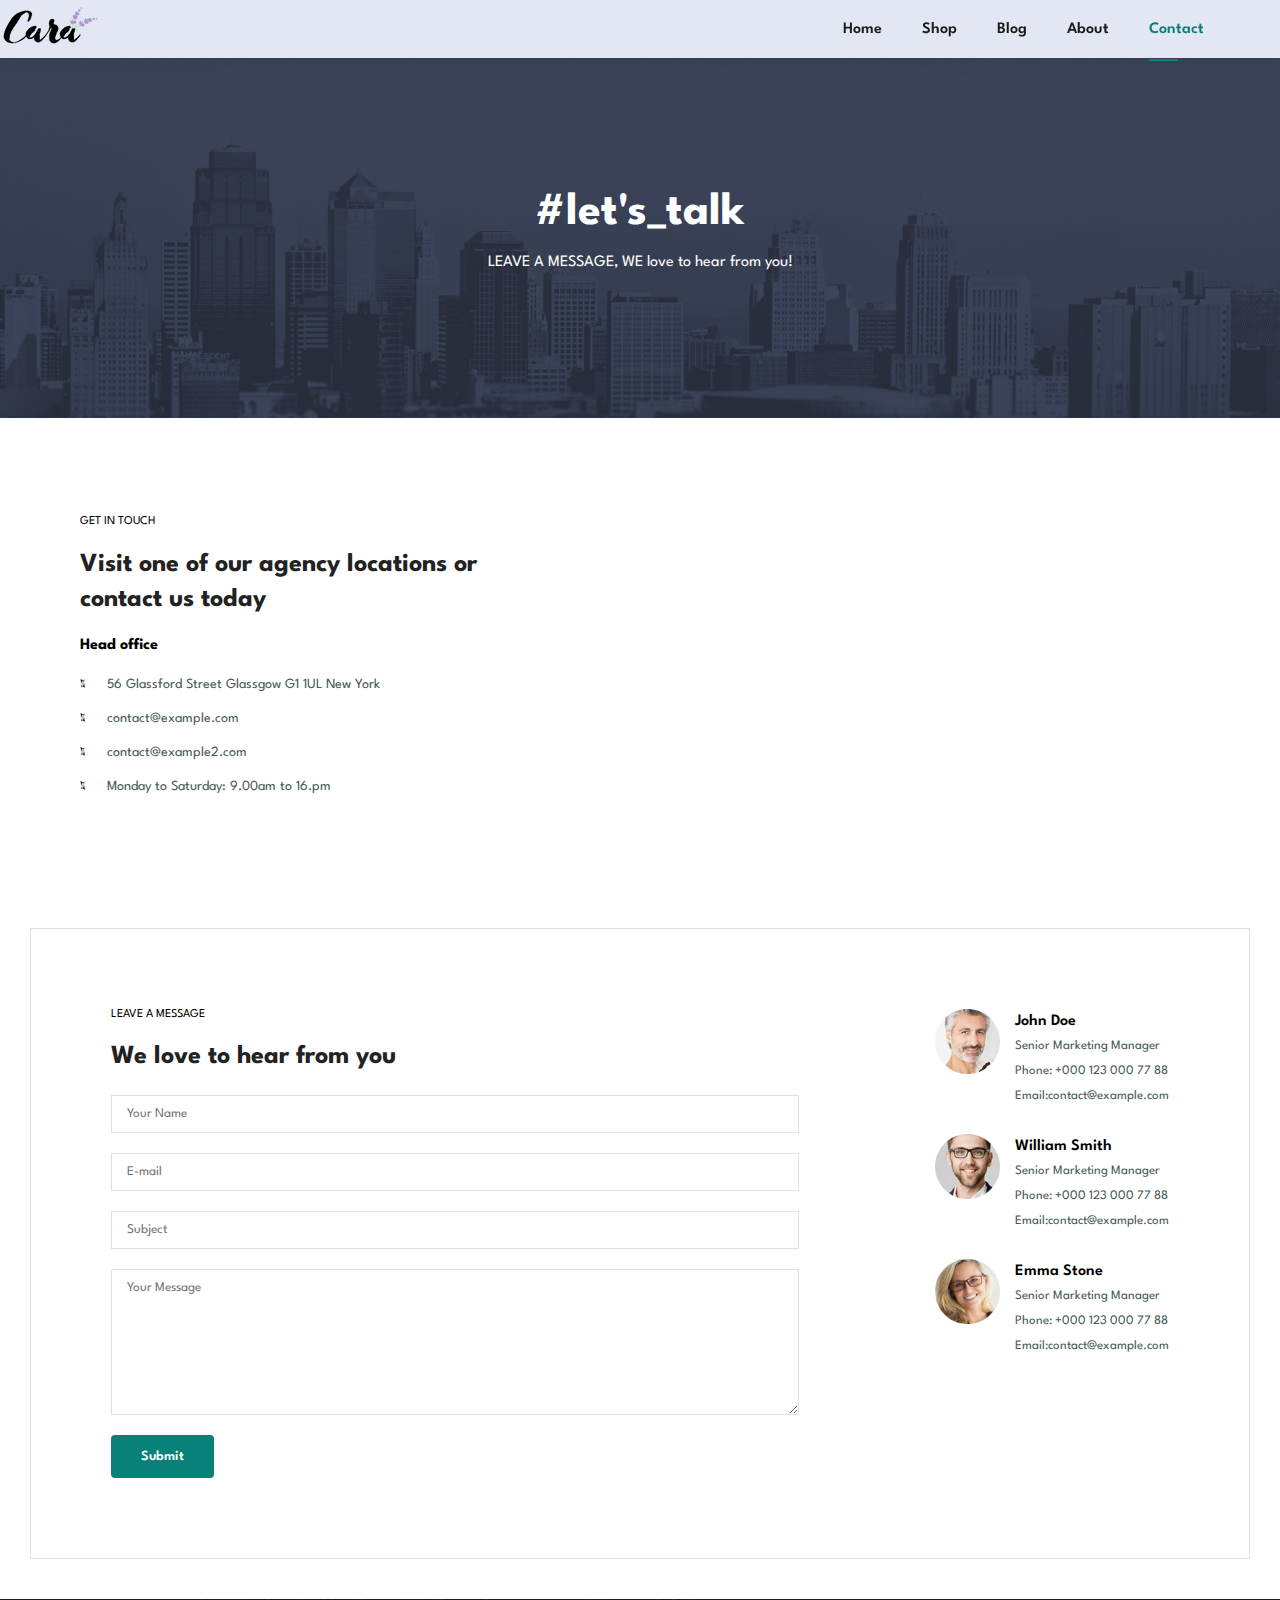
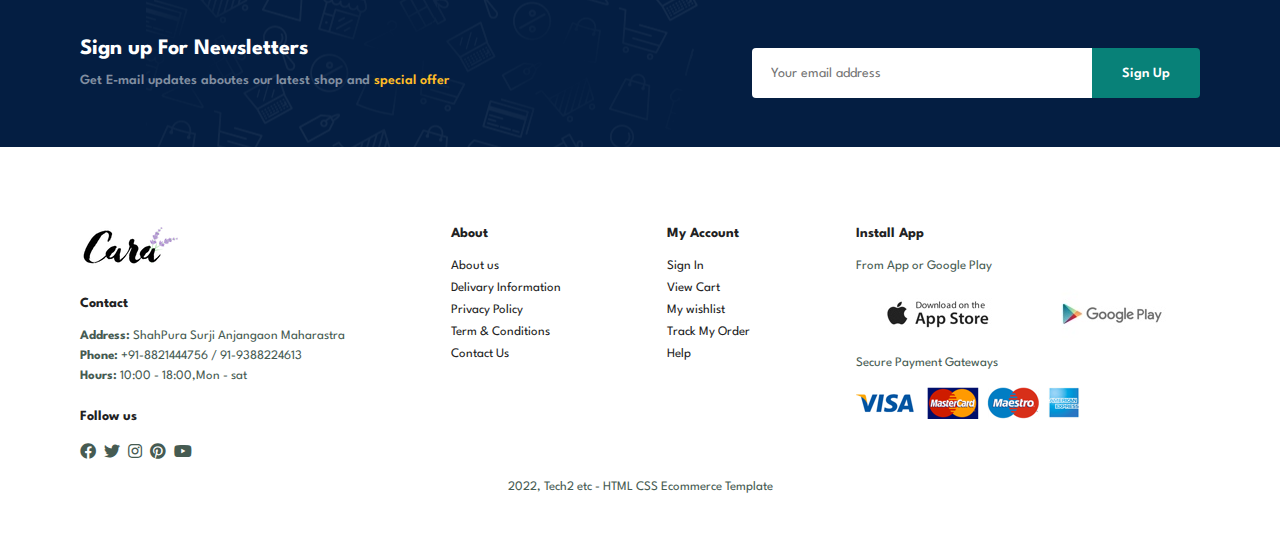
==== contact.html @ f4cc3b66 "done" ====
<!DOCTYPE html>
<html lang="en">

<head>
    <meta charset="UTF-8">
    <meta name="viewport" content="width=device-width, initial-scale=1.0">
    <meta http-equiv="X-UA-Compatible" content="ie=edge">
    <title>Shop</title>
    <link rel="stylesheet" href="style.css">
    <link rel="stylesheet" href="https://pro.fontawesome.com/releases/v5.10.0/css/all.css">
</head>

<body>
    <section id="header">
        <a href="#"><img src="img/logo.png" class="logo" alt="logo"></a>
        <div>
            <ul id="navbar">
                <li><a  href="index.html">Home</a></li>
                <li><a href="shop.html">Shop</a></li>
                <li><a href="blog.html">Blog</a></li>
                <li><a href="about.html">About</a></li>
                <li><a class="active" href="contact.html">Contact</a></li>
                <li id="lg-bag"><a href="cart.html"><i class="far fa-shopping-bag"></i></a></li>
                <a href="#" id="close"> <i class="far fa-times"></i></a>
            </ul>

        </div>
        <div id="mobile">

<a href="cart.html"><i class="far fa-shopping-bag"></i></a>
<i id="bar" class="fas fa-outdent"></i>
        </div>
    </section>
    <section id="page-header" class="about-header">
        
        <h2>#let's_talk</h2>
        
        <p>LEAVE A MESSAGE, WE love to hear from you!</p>
       
    </section>
    <section id="contact-details" class="section-p1">
        <div class="details">
            <span>GET IN TOUCH</span>
            <h2>Visit one of our agency locations or contact us today</h2>
            <h3>Head office</h3>
            <div>
                <li>
                    <i class="fal fa-map"></i>
                    <p>56 Glassford Street Glassgow G1 1UL New York</p>
                </li>
                <li>
                    <i class="fal fa-envelope"></i>
                    <p>contact@example.com</p>
                </li>
                <li>
                    <i class="fal fa-phone-alt"></i>
                    <p>contact@example2.com</p>
                </li>
                <li>
                    <i class="fal fa-clock"></i>
                    <p>Monday to Saturday: 9.00am to 16.pm</p>
                </li>
            </div>
        </div>
      <div class="map">
        <iframe src="https://www.google.com/maps/embed?pb=!1m18!1m12!1m3!1d14010.76251790442!2d77.2329049!3d28.60905645!2m3!1f0!2f0!3f0!3m2!1i1024!2i768!4f13.1!3m3!1m2!1s0x390ce2db961be393%3A0xf6c7ef5ee6dd10ae!2sIndia%20Gate%2C%20New%20Delhi%2C%20Delhi!5e0!3m2!1sen!2sin!4v1690842850647!5m2!1sen!2sin" width="600" height="450" style="border:0;" allowfullscreen="" loading="lazy" referrerpolicy="no-referrer-when-downgrade"></iframe>
      </div>
    </section>
    <section id="form-details">
     <form action="">
        <span>LEAVE A MESSAGE</span>
        <h2>We love to hear from you</h2>
        <input type="text" placeholder="Your Name">
        <input type="text" placeholder="E-mail">
        <input type="text" placeholder="Subject">
        <textarea name="" id="" cols="30" rows="10" placeholder="Your Message"></textarea>
        <button class="normal">Submit</button>




     </form>
     <div class="people">
     <div>
        <img src="img/people/1.png" alt="">
        <p><span>John Doe</span> Senior Marketing Manager <br>  Phone: +000 123
        000 77 88 <br> Email:contact@example.com</p>
     </div>
     <div>
        <img src="img/people/2.png" alt="">
        <p><span>William Smith</span> Senior Marketing Manager <br>  Phone: +000 123
        000 77 88 <br> Email:contact@example.com</p>
     </div>
     <div>
        <img src="img/people/3.png" alt="">
        <p><span>Emma Stone</span> Senior Marketing Manager <br>  Phone: +000 123
        000 77 88 <br> Email:contact@example.com</p>
     </div>
    </div>
    </section>
    <section id="newsletter" class="section-p1 section-m1">
        <div class="newstext">
            <h4>Sign up For Newsletters</h4>
            <p>Get E-mail updates aboutes our latest shop and <span>special offer</span></p>
        </div>
        <div class="form">
            <input type="text" placeholder="Your email address">
            <button class="normal">Sign Up</button>
        </div>
    </section>
    <footer class="section-p1">
        <div class="col">
           <img  class="logo" src="img/logo.png" alt="">
           <h4>Contact</h4>
           <p><strong>Address: </strong> ShahPura Surji Anjangaon Maharastra </p>
           <p><strong>Phone: </strong> +91-8821444756 / 91-9388224613 </p>
            <p><strong>Hours: </strong> 10:00 - 18:00,Mon - sat</p>
            <div class="follow">
               <h4>Follow us</h4>
               <div class="icon">
                   <i class="fab fa-facebook"></i>
                   <i class="fab fa-twitter"></i>
                   <i class="fab fa-instagram"></i>
                   <i class="fab fa-pinterest"></i>
                   <i class="fab fa-youtube"></i>
   
   
               </div>
            </div>
       </div>
       <div class="col">
           <h4>About </h4>
           <a href="#">About us</a>
           <a href="#">Delivary Information</a>
           <a href="#">Privacy Policy</a>
           <a href="#">Term & Conditions</a>
           <a href="#">Contact Us</a>
   
   
       </div>
       <div class="col">
           <h4>My Account </h4>
           <a href="#">Sign In</a>
           <a href="#">View Cart</a>
           <a href="#">My wishlist</a>
           <a href="#">Track My Order</a>
           <a href="#">Help</a>
   
   
       </div>
       <div class="col install">
           <h4>Install App</h4>
           <p>From App or Google Play</p>
           <div>
           <img src="img/pay/app.jpg" alt="">
           <img src="img/pay/play.jpg" alt="">
           </div>
           <p>Secure Payment Gateways</p>
           <img src="img/pay/pay.png" alt="">
       </div>
       <div class="copyright">
           <p>2022, Tech2 etc - HTML CSS Ecommerce Template</p>
       </div>
       </footer>
    <script src="script.js"></script>
</body>

</html>
---- style.css ----
@import url("https://fonts.googleapis.com/css2?family=Spartan:wght@100;200;300;400;500;600;700;800;900&display=swap");
* {
  margin: 0;
  padding: 0;
  box-sizing: border-box;
  font-family: "Spartan", sans-serif;
}

html {
  scroll-behavior: smooth;
}

/* Global Styles */

h1 {
  font-size: 50px;
  line-height: 64px;
  color: #222;
}

h2 {
  font-size: 46px;
  line-height: 54px;
  color: #222;
}

h4 {
  font-size: 20px;
  color: #222;
}

h6 {
  font-weight: 700;
  font-size: 12px;
}

p {
  font-size: 16px;
  color: #465b52;
  margin: 15px 0 20px 0;
}

.section-p1 {
  padding: 40px 80px;
}

.section-m1 {
  margin: 40px 0;
}
button.normal{
font-size: 14px;
font-weight: 600;
padding: 15px 30px;
color: #000;
background-color: #fff;
border-radius: 4px;
cursor: pointer;
border: none;
outline: none;
transition: 0.2s;
}
button.white{
    font-size: 13px;
    font-weight: 600;
    padding: 11px 18px;
    color: #fff;
    background-color: transparent;
    cursor: pointer;
    border: 1px solid white;
    outline: none;
    transition: 0.2s;
    }

body {
  width: 100%;
}
#header{
    display: flex;
    align-items: center;
    justify-content: space-between;
    padding: 20px,80px;
    background-color: #E3E6F3;
    box-shadow: 0 5px 15px rgba(0,0 ,0, 0.06);
    z-index: 999;
    position: sticky;
    top: 0;
    left: 0;


}
#navbar{
 display: flex;
 align-items: center;
 justify-content: center;   
}
#navbar li{
    list-style: none;
    padding: 20px;
    position: relative;
}
#navbar li a{
    text-decoration: none;
    font-size: 16px;
    font-weight: 600;
    color: #1a1a1a;
    transition: 0.3s ease;


}
#navbar li a:hover,
#navbar li a.active{
   color: #088178;
}
#navbar li a.active::after,
#navbar li a:hover::after{
    content: "";
    width: 30%;
    height: 2px;
    background: #088178;
    position: absolute;
    bottom: -4px;
    left: 20px;
}
#mobile{
    display: none;
    align-items: center;

}
#close{
    display: none;
}
#hero{
    background-image: url("img/hero4.png");
    height: 90vh;
    width: 100%;
    background-size:cover ;
    background-position: top 25% right 0 ;
    padding: 0 80;
    display: flex;
    flex-direction: column;
    align-items: flex-start;
    justify-content: center;

}
#hero h4{
    padding-bottom: 15px;
}
#hero h1{
    color:#088178;

}
#hero button{
    background-image: url("img/button.png");
    background-color: transparent;
    color: #088178;
    border: 0;
    padding: 14px 80px 14px 65px;
    background-color: no-repeat;
    cursor: pointer;
    font-weight: 700;
    font-size: 15px;
}
#feature{
    display: flex;
    align-items: center;
    justify-content: space-between;
    flex-wrap: wrap;
}
#feature .fe-box{
width: 180px;
text-align:center;
padding: 25px 15px;
box-shadow: 20px 20px 34px rgba(0,0, 0, 0.03);
border: 1px solid #cce7d0;
border-radius: 4px;
margin: 15px 0;


}

#feature .fe-box:hover{
box-shadow: 10px 10px 54px rgba(70,62,221,0.1);
}

#feature .fe-box img{
    width: 100%;
    margin-bottom: 10px;
}
#feature .fe-box h6{
    display: inline-block;
    padding: 9px 8px 6px 8px ;
    line-height: 1;
    border-radius:4px ;
    color: #088178;
    background-color: #fddde4;


}

#feature .fe-box:nth-child(2) h6{
    background-color: #cdebbc;
}
#feature .fe-box:nth-child(3) h6{
    background-color: #d1e8f2;
}
#feature .fe-box:nth-child(4) h6{
    background-color: #cdd4f8;
}
#feature .fe-box:nth-child(5) h6{
    background-color: #f6dbf6;
}
#feature .fe-box:nth-child(6) h6{
    background-color: #fff2e5;
}
#product1 {
    text-align: center;
}
#product1 .pro-container{
    display: flex;
    justify-content: space-between;
    padding: top 20px; 
    flex-wrap:wrap ;
}
#product1 .pro{
    width: 23%;
    min-width: 250px;
    padding: 10px 12px;
    border: 1px solid #cce7d0;
    border-radius: 25px;
    cursor: pointer;
    box-shadow: 20px 20px 30px rgba(70,62,221,0.02);
    margin: 15px 0;
    transition: 0.2s ease;
    position: relative;

}
#product1 .pro:hover{
    box-shadow: 20px 20px 30px rgba(0,0 ,0, 0.06);
}
#product1 .pro img{
    width: 100%;
    border-radius: 20px;
}
#product1 .pro .des{
    text-align: start;
    padding: 10px 0;
}
#product1 .pro .des span{
    color:#606063;
    font-size: 12px;
}
#product1 .pro .des h5{
    padding-top: 7px;
    color:#1a1a1a;
    font-size: 14px;
} 
#product1 .pro .des i{
    font-size: 12px;
    color: rgb(243,181,25);
}
#product1 .pro .des h4{
    padding-top: 7px;
    font-size: 15px;
    font-weight: 700;
    color: #088178;
}
#product1 .pro .cart{
width: 40px;
height: 40px;
line-height: 40px;
border-radius: 50px;
background-color: #e8f6ea;
font-weight: 500;
color: #088178;
border: 1px solid #cce7d0;
position: absolute;
bottom: 20px;
right: 10px;

}
#banner{
    display: flex;
    flex-direction: column;
    justify-content: center;
    align-items: center;
    text-align: center;
    background-image: url("img/banner/b2.jpg");
    width: 100%;
    height: 40vh;
    background-size: cover;
    background-position: center;

}
#banner h4{
    color: #fff;
    font-size: 16px;
}
#banner h2{
    color: #fff;
    font-size: 30px;
    padding: 10px 0;
}
#banner h2 span{
    color: #ef3636;
}
#banner button:hover {
    background:#088178;
    color: #fff;
}
#sm-banner{
    display: flex;
    justify-content: space-between;
    flex-wrap: wrap;
}
#sm-banner .banner-box{
    display: flex;
    flex-direction: column;
    justify-content: center;
    align-items: flex-start;
    text-align: center;
    background-image: url("img/banner/b17.jpg");
   min-width: 580px;
    height: 50vh;
    background-size: cover;
    background-position: center;
    padding: 30px;
}
#sm-banner .banner-box2{
    background-image: url(img/banner/b10.jpg);
}
#sm-banner h4{
    color: #fff;
    font-size: 20px;
    font-weight:300 ;
}
#sm-banner h2{
    color: #fff;
    font-size: 28px;
    font-weight:800 ;
}
#sm-banner span{
    color: #fff;
    font-size: 14px;
    font-weight: 500;
    padding-bottom: 15px;
}
#sm-banner .banner-box:hover button{
    background: #088178;
    border: 1px solid #088178;
}
#banner3{
    display: flex;
    justify-content: space-between;
    flex-wrap: wrap;
    padding: 0 80px;
}
#banner3 .banner-box{
    display: flex;
    flex-direction: column;
    justify-content: center;
    align-items: flex-start;
    text-align: center;
    background-image: url("img/banner/b7.jpg");
   min-width: 30%;
    height: 30vh;
    background-size: cover;
    background-position: center;
    padding: 20px;
    margin-bottom:20px ;
}
#banner3 .banner-box2{
    background-image: url(img/banner/b4.jpg);
}
#banner3 .banner-box3{
    background-image: url(img/banner/b18.jpg);
}
#banner3 h2{
color: #fff;
font-weight:900 ;
font-size: 22px;
}
#banner3 h3{
    color: #ec544e;
    font-weight:800 ;
    font-size: 15px;
    }
     #newsletter{
        display: flex;
        justify-content: space-between;
        flex-wrap: wrap;
        align-items: center;
        background-image: url("img/banner/b14.png");
        background-repeat: no-repeat;
        background-position: 20% 30%;
        background-color: #041e42;
    }
#newsletter h4{
    font-size: 22px;
    font-weight: 700;
    color: #fff;
}
#newsletter p{
    font-size: 14px;
    font-weight: 600;
    color: #818ea0;
}
#newsletter p span{
   
    color: #ffbd27;
}
#newsletter .form{
    display: flex;
    width: 40%;
}
#newsletter input{
    height: 3.125rem;
    padding: 0 1.25em;
    font-size:14px ;
    width: 100%;
    border: 1px solid transparent;
    border-radius: 4px;
    outline: none;
    border-top-right-radius: 0;
    border-bottom-right-radius: 0;
}
#newsletter button{
    background-color: #088178;
    color: #fff;
    white-space: nowrap;
    border-top-left-radius: 0;
    border-bottom-left-radius: 0;
}
footer{
    display: flex;
    flex-wrap: wrap;
    justify-content: space-between;

}
footer .col{
    display: flex;
    flex-direction: column;
    align-items: flex-start;
    margin-bottom: 20px;

}
footer .logo{
    margin-bottom: 30px;

}
footer h4{
    font-size: 14px;
    padding-bottom:20px ;

}
footer p{
    font-size: 13px;
    margin: 0 0 8px 0;

}
footer a{
    font-size: 13px;
    text-decoration: none;
    color: #222;
    margin-bottom:10px;
}
footer .follow{
    margin-top: 20px;
}
footer .follow i{
    color: #465b52;
    padding-right: 4px;
    cursor: pointer;
}
footer .install .row img {
     border: 1px solid #088178;
     border-radius: 6px;
}
footer .install img{
    margin: 10px 0 15px 0;
}
footer .follow i:hover,
footer a:hover{
color: #088178;
}

footer .copyright{
width: 100%;
text-align: center;
}







/*Shop page*/
#page-header{
    background-image: url("img/banner/b1.jpg");
    width: 100%;
    height: 40vh;
    background-size: cover;
    display: flex;
    justify-content: center;
    text-align: center;
    flex-direction: column;
    padding: 14px;
}
#page-header h2,
#page-header p{
    color:#fff;
    
}
#pagination {
    text-align: center;
}
#pagination a{
    text-decoration: none;
    background-color:#088178 ;
    padding: 15px 20px;
    border-radius: 4px;
    color: #fff;
    font-weight: 600;

}
#pagination a i{
    font-size: 16px;
    font-weight: 600;
}



/*Single Product*/
#prodetails{
    display: flex;
    margin-top: 50px;
   
}
#prodetails .single-pro-image{
width: 40%;
margin-right:50px ;

}
.small-img-group{
    display: flex;
    justify-content: space-between;

}
.small-img-col{
    flex-basis: 24%;
    cursor: pointer;
}
#prodetails .single-pro-details{
width: 50%;
padding: top 30px;
}
#prodetails .single-pro-details h4{
    padding: 40px 0 20x 0;
}
#prodetails .single-pro-details h2{
    padding: 40px 0 20px 0;
}
#prodetails .single-pro-details select{
    display: block;
    padding: 5px 10px;
    margin-bottom: 10px;
}
#prodetails .single-pro-details input{
    width: 50px;
    height: 47px;
    padding-left:10px ;
    font-size: 16px;
    margin-right: 10px;
}
#prodetails .single-pro-details button:focus{
    outline: none;
}
#prodetails .single-pro-details button{
    background: #088178;
    color: #fff;
}
#prodetails .single-pro-details span{
    line-height: 25px;
}

/*blog-header*/
#page-header.blog-header{
    background-image: url("img/banner/b19.jpg");
   
    
}
#blog{
    padding: 150px 150px 0 150px;
}
#blog .blog-box{
    display: flex;
    align-items: center;
    width: 100%;
    position: relative;
    padding-bottom: 90px;
   
}
#blog .blog-img{
width: 50%;
margin-right: 40px;

}
#blog img{
    width: 100%;
}
#blog .blog-details{
    width: 50%;

}
#blog .blog-details a{
text-decoration: none;
font-size: 11px;
color: #000;
font-weight: 700;
position: relative;
transition: 0.3s;
}
#blog .blog-details a::after{
    content: "";
    width: 50px;
    height: 1px;
    background-color: #000;
    position: absolute;
    top: 4px;
    right: -60px;
}

#blog .blog-details a:hover{
    color: #088178;
}
#blog .blog-details a:hover::after{
    color: #088178;
}
#blog .blog-box h1{
    position: absolute;
    top: -40px;
    left: 0;
    font-size: 70px;
    font-weight:700 ;
    color: #c9cbce;
    z-index: -9;
}

/* About Page */

#page-header.about-header{
    background-image: url("img/about/banner.png");

}
#about-head{
    display: flex;
    align-items: center;
}
#about-head img{
    width: 50%;
    height: auto;
}
#about-head div{
    padding-left:40px ;
}
#about-app{
    text-align: center;

}
#about-app .video{
    width: 70%;
    height: 100%;
    margin: 30px auto 0 auto;
}
#about-app .video video{
width: 100%;
height: 100%;
border-radius: 20px;
}


/*Contact page*/
#contact-details{
    display:flex;
    align-items: center;
    justify-content: space-between;


}
#contact-details .details{
    width: 40%;
}
#contact-details .details span,
#form-details form span{
    font-size: 12px;
}
#contact-details .details h2,
#form-details form h2{
    font-size: 26px;
    line-height: 35px;
    padding: 20px 0px;
}
#contact-details .details h3{
    font-size: 16px;
   padding-bottom: 15px;
}
#contact-details .details li{
   list-style: none;
   display: flex;
   padding: 10px 0;
}
#contact-details .details li i{
    font-size: 14px;
    padding-right: 22px;
}
#contact-details .details li p{
    margin: 0;
    font-size: 14px;
}
#contact-details .map{
    width: 55%;
    height: 400px;
}
#contact-details .map iframe{
    width: 100%;
    height: 100%;
}
#form-details{
    display: flex;
    justify-content: space-between;
    margin: 30px;
    padding: 80px;
    border: 1px solid #e1e1e1;
}
#form-details form{
    width: 65%;
    display: flex;
    flex-direction: column;
    align-items: flex-start;
    
}
#form-details form input,
#form-details form textarea{
width: 100%;
padding: 12px 15px;
outline: none;
margin-bottom: 20px;
border: 1px solid #e1e1e1;
}
#form-details form button{
    background-color: #088178;
    color: #fff;
}

#form-details .people div{
    padding-bottom: 25px;
    display: flex;
    align-items:flex-start ;
  
}
#form-details .people div img{
    width: 65px;
    height: 65px;
    object-fit: cover;
    margin-right: 15px;
}
#form-details .people div p{
    margin: 0;
    font-size: 13px;
    line-height: 25px;
}
#form-details .people div p span{
    display: block;
    font-size: 16px;
    font-weight: 600;
    color: #000;
}
/*Cart Page*/
#cart{
    overflow-x:auto ;
}
#cart table{
    width: 100%;
    border-collapse: collapse;
    table-layout: fixed;
    white-space: nowrap;
}
#cart table img{
    width: 70px;
}
#cart table td:nth-child(1){
width: 100px;
text-align: center;
}
#cart table td:nth-child(2){
    width: 150px;
    text-align: center;
    }
    #cart table td:nth-child(3){
        width: 250px;
        text-align: center;
        }
        #cart table td:nth-child(4),
        #cart table td:nth-child(5),
        #cart table td:nth-child(6){
            width: 150px;
            text-align: center;
            }
            #cart table td:nth-child(5) input{
                width: 70px;
                padding: 10px 5px 10px 15px;
            }
            #cart table thead{
                border: 1px solid #e2e9e1;
                border-left: none;
                border-right: none;
            }
            #cart table tbody tr td{
                padding-top: 15px;
            }
            #cart table tbody td{
                font-size: 13px;
            }
            #cart-add{
                display: flex;
                flex-wrap: wrap;
                justify-content: space-between;
            }
#coupon{
    width: 50%;
    margin-bottom: 30px;

}
#coupon h3,
#subtotal h3{
    padding-bottom: 15px;
}
#coupon input{
    padding:10px 20px;
    outline: none;
    width: 60%;
    margin-right: 10px;
    border: 1px solid #e2e9e1;
}

#coupon button,
#subtotal button{
    background-color: #088178;
    color: #fff;
    padding: 12px 20px;
}

#subtotal{
    width: 50%;
    margin-bottom:30px ;
    border: 1px solid #e2e9e1;
    padding: 30px;

}
#subtotal table{
    border-collapse: collapse;
    width: 100%;
    margin-bottom: 20px;
}
#subtotal table td{
    width: 50%;
    border: 1px solid #e2e9e1;
    padding: 10px;
    font: 13px;

}


/*cart page*/








/*Media Query*/
@media (max-width:799px) {
    .section-p1{
        padding: 40px 40px;
    }
    #navbar{
        display:flex;
        flex-direction: column;
        align-items: flex-start;
        justify-content: flex-start;
        position: fixed;
        top: 0;
        right: -300px;
        height: 100vh;
        width: 300px;
        background-color: #E3E6F3;
        box-shadow: 0 40px 60px rgba(0,0, 0, 0.1);
        padding: 80px 0 0 10px;
        transition: 0.3s;

    }
    #navbar.active{
right: 0px;
    }
    #navbar li{
       margin-bottom: 25px; 
    }
    #mobile{
        display: flex;
        align-items: center;
    
    }
    #mobile i{
        color: #1a1a1a;
        font-size: 24px;
        padding-left:20px ;
    }
     #close{
        display: inline;
        position: absolute;
        top: 30px;
        left: 30px;
        color: #222;
        font-size: 24px;
     }
     #lg-bag{
        display: none;
     }
   #hero{
    height: 70vh;
    padding: 0 80px;
    background-position: top 30% right 30%;
}
#feature{
    justify-content: center;
}
#feature .fe-box{
    margin: 15% 15%;
}
#product1 .pro-container{
    justify-content: center;
}
#product1 .pro{
    margin: 15px;

}
#banner {
    height: 20vh;
}
#sm-banner .banner-box{
    min-width: 100%;
    height: 30vh;
}
#banner3{
    padding: 0 40px;
}
#banner3 .banner-box{
    width: 28%;
}
#newsletter .form{
    width: 70%;
}
/*contact form*/
#form-details{
    padding:40px;
}
#form-details form{
    width: 50%;
}

}
@media(max-width:477px){
     .section-p1{
        padding:20px;
     }
    #header{
        padding: 10px 30px;
        
    }
    h1{
        font-size: 38px;
    }
    h2{
        font-size: 32px;
    }
    #hero{
        padding: 0 20px;
        background-position: 55%;
    }
    #feature{
        justify-content: space-between;
    }
    #feature .fe-box{
        width: 155px;
        margin:0 0 15px 0;
    }
    #product1 .pro{
        width: 100%;
    }
    #banner{
        height: 40vh;
    }
    #sm-banner .banner-box{
        height: 40vh;
    }
    #sm-banner .banner-box2{
        margin-top: 20px;
    }
    #banner3{
        padding: 0 20px;
    }
    #banner .banner-box{
        width: 100%;
    }
    #newsletter{
        padding: 40px 20px;
    }
    #newsletter .form{
        width: 100%;
    }
    footer .coppyright{
        text-align: start;
    }
    /*Single product*/
    #prodetails{
        display:flex;
        flex-direction: column;
    }
    #prodetails .single-pro-image{
        width: 100%;
        margin-right:0px
    }
    #prodetails .single-pro-details{
        width: 100%;
        
    }
/*Blog Page*/
#blog{
    padding: 100px 20px 0 20px;
}
#blog .blog-box{
    display: flex;
    flex-direction: column;
    align-items: flex-start;
}
#blog .blog-img{
    width: 100%;
    margin: 0px;
    margin-bottom: 30px;
}
#blog .blog-details{
    width: 100%;
}

/*About Page*/
#about-head{
    flex-direction: column;
}
#about-head img{
width: 100%;
margin-bottom: 20px;
}
#about-head div{
    padding-left: 0px;
}
#about-head .video{
    width: 100%;
}
/*contact page*/
#contact-details{
    flex-direction: column;
}
#contact-details .details{
    width: 100%;
    margin-bottom: 30px;;
}
#contact-details .map{
    width: 100%;
}
#form-details{
    margin: 10px;
    padding: 30px 10px;
    flex-wrap: wrap;
}
#contact-details .form{
    width: 100%;
    margin-bottom:30px ;
}
/*cart page*/
#cart-add{
    flex-direction: column;
}
#coupon{
    width: 100%;
}
#subtotal{
    width: 100%;
    padding: 20px;
}

}
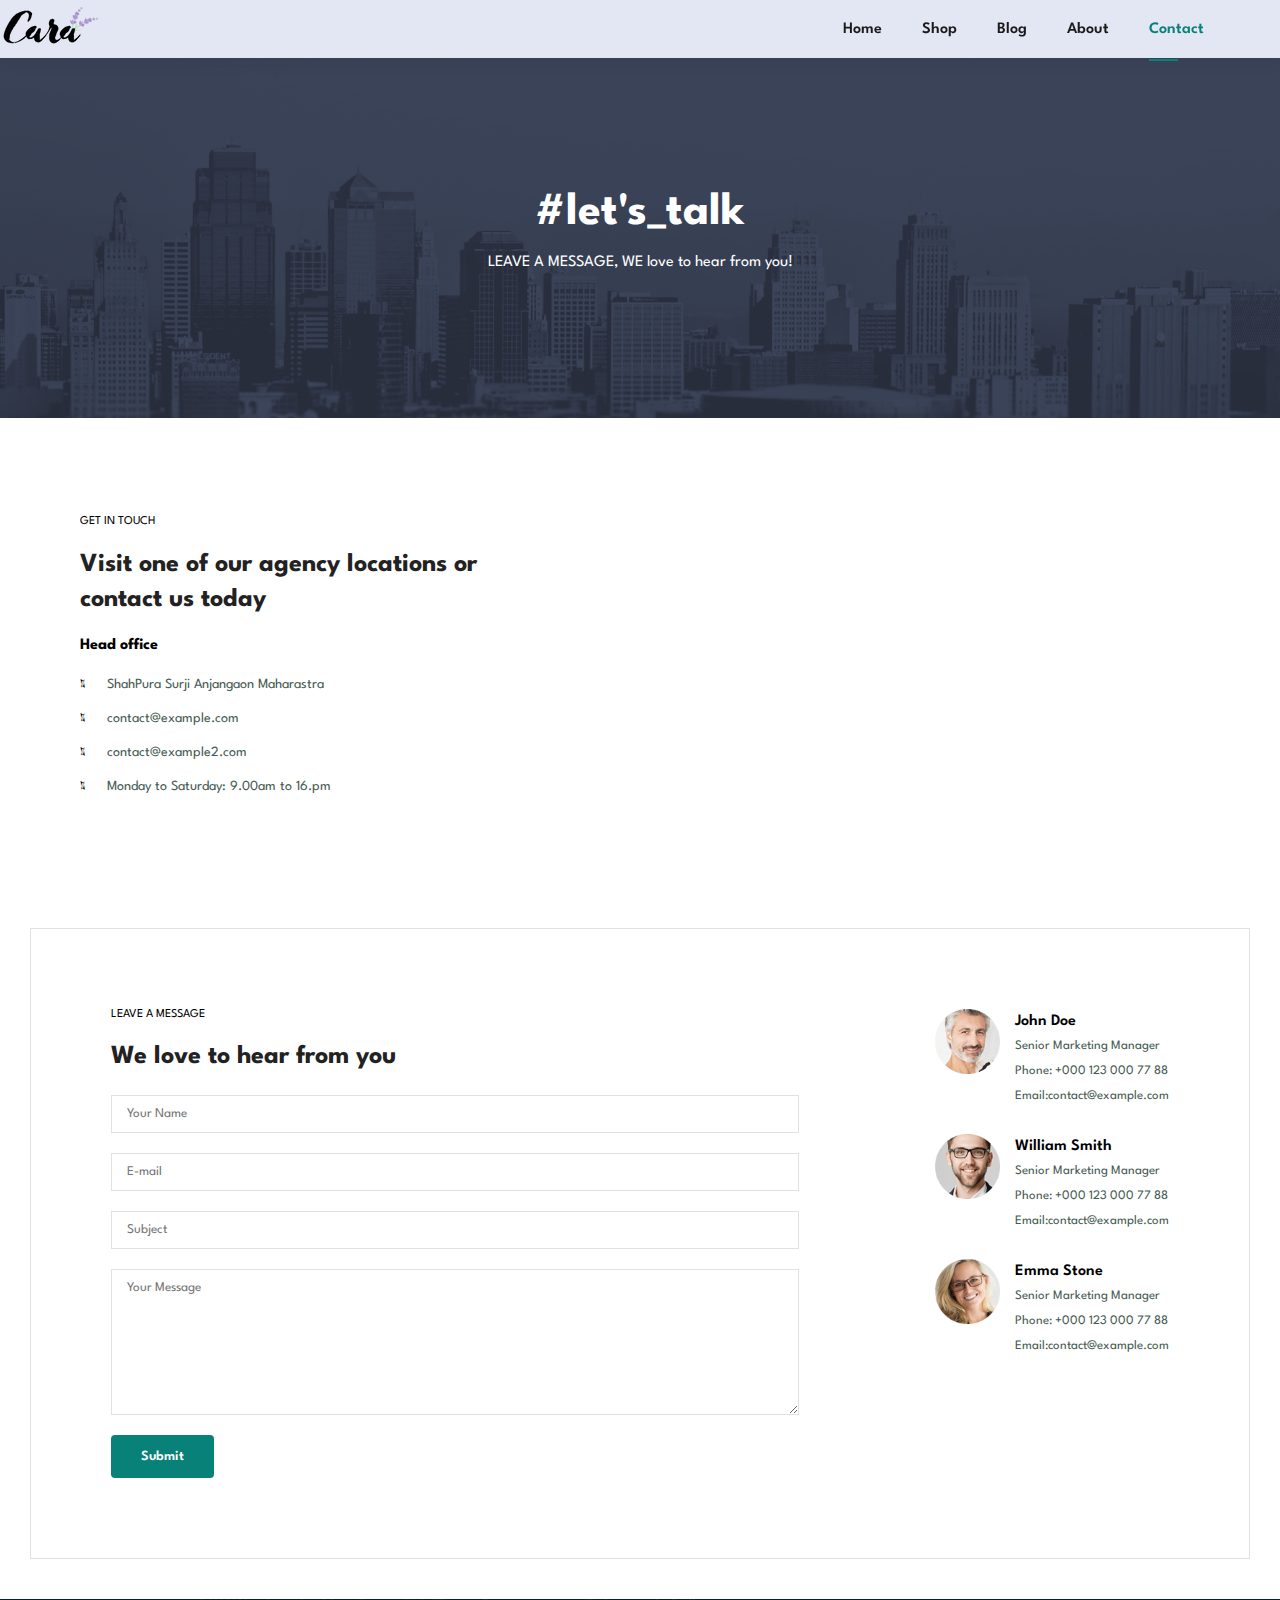
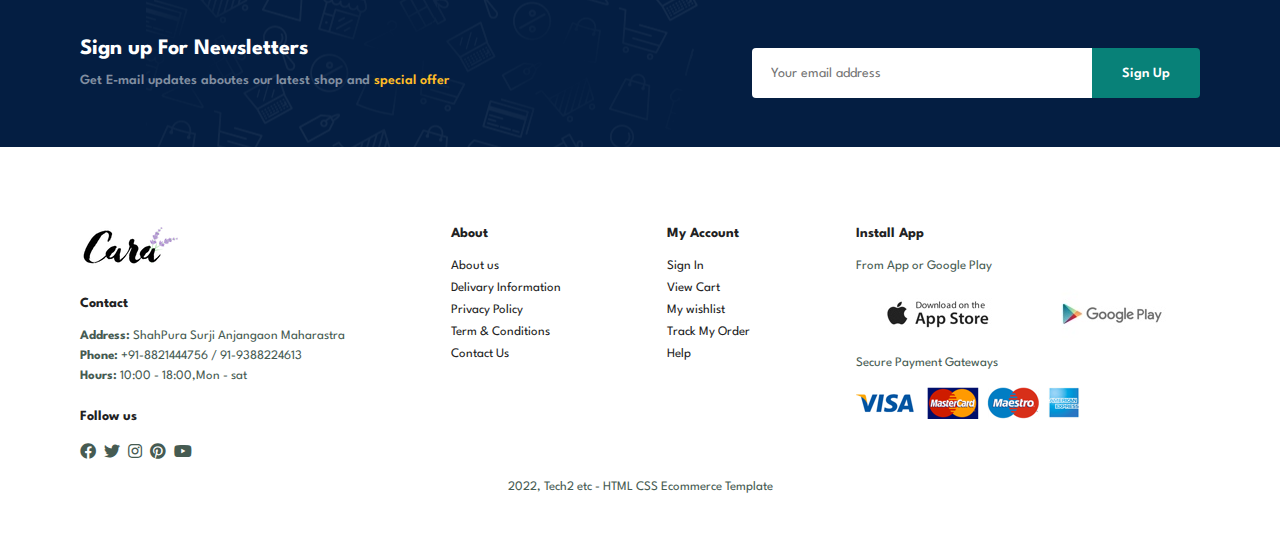
==== commit 573eca5f: "Update contact.html" ====
--- a/contact.html
+++ b/contact.html
@@ -46,7 +46,7 @@
             <div>
                 <li>
                     <i class="fal fa-map"></i>
-                    <p>56 Glassford Street Glassgow G1 1UL New York</p>
+                    <p>ShahPura Surji Anjangaon Maharastra</p>
                 </li>
                 <li>
                     <i class="fal fa-envelope"></i>
@@ -165,4 +165,4 @@
     <script src="script.js"></script>
 </body>
 
-</html>+</html>
